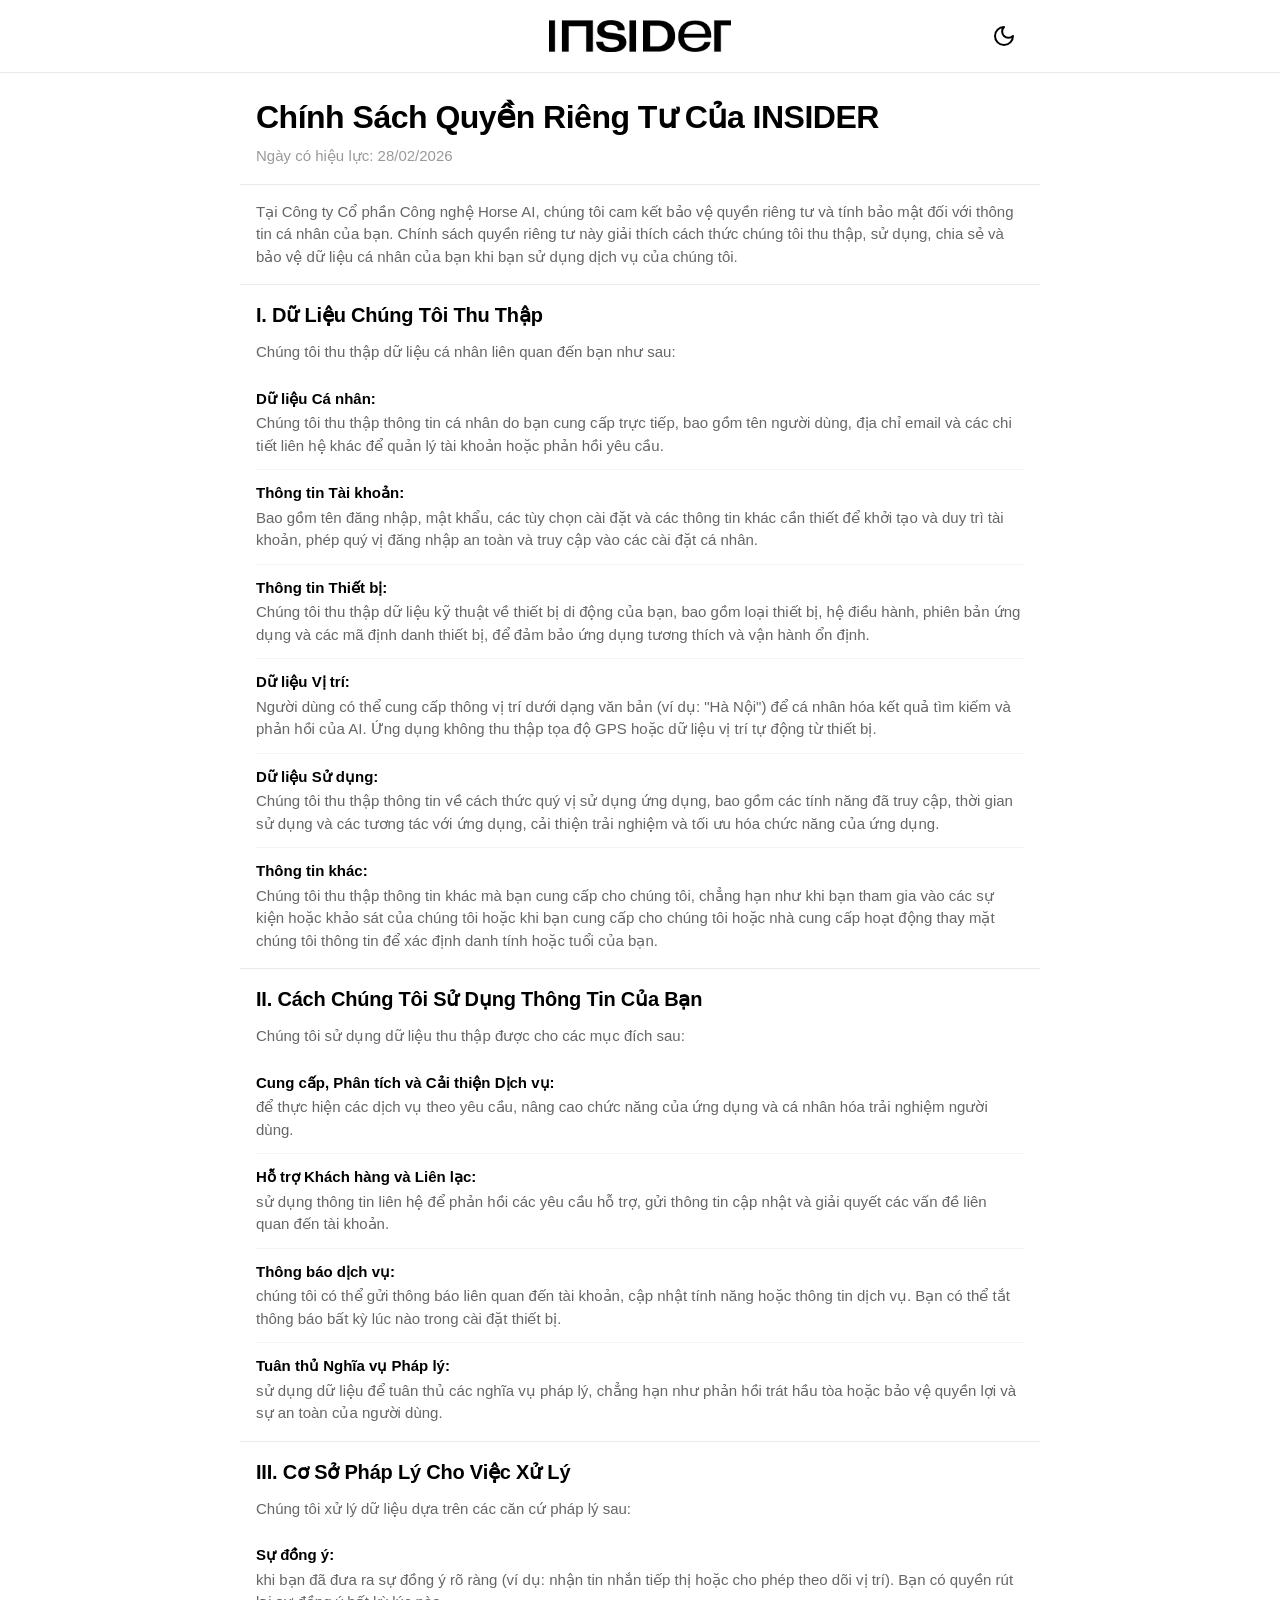
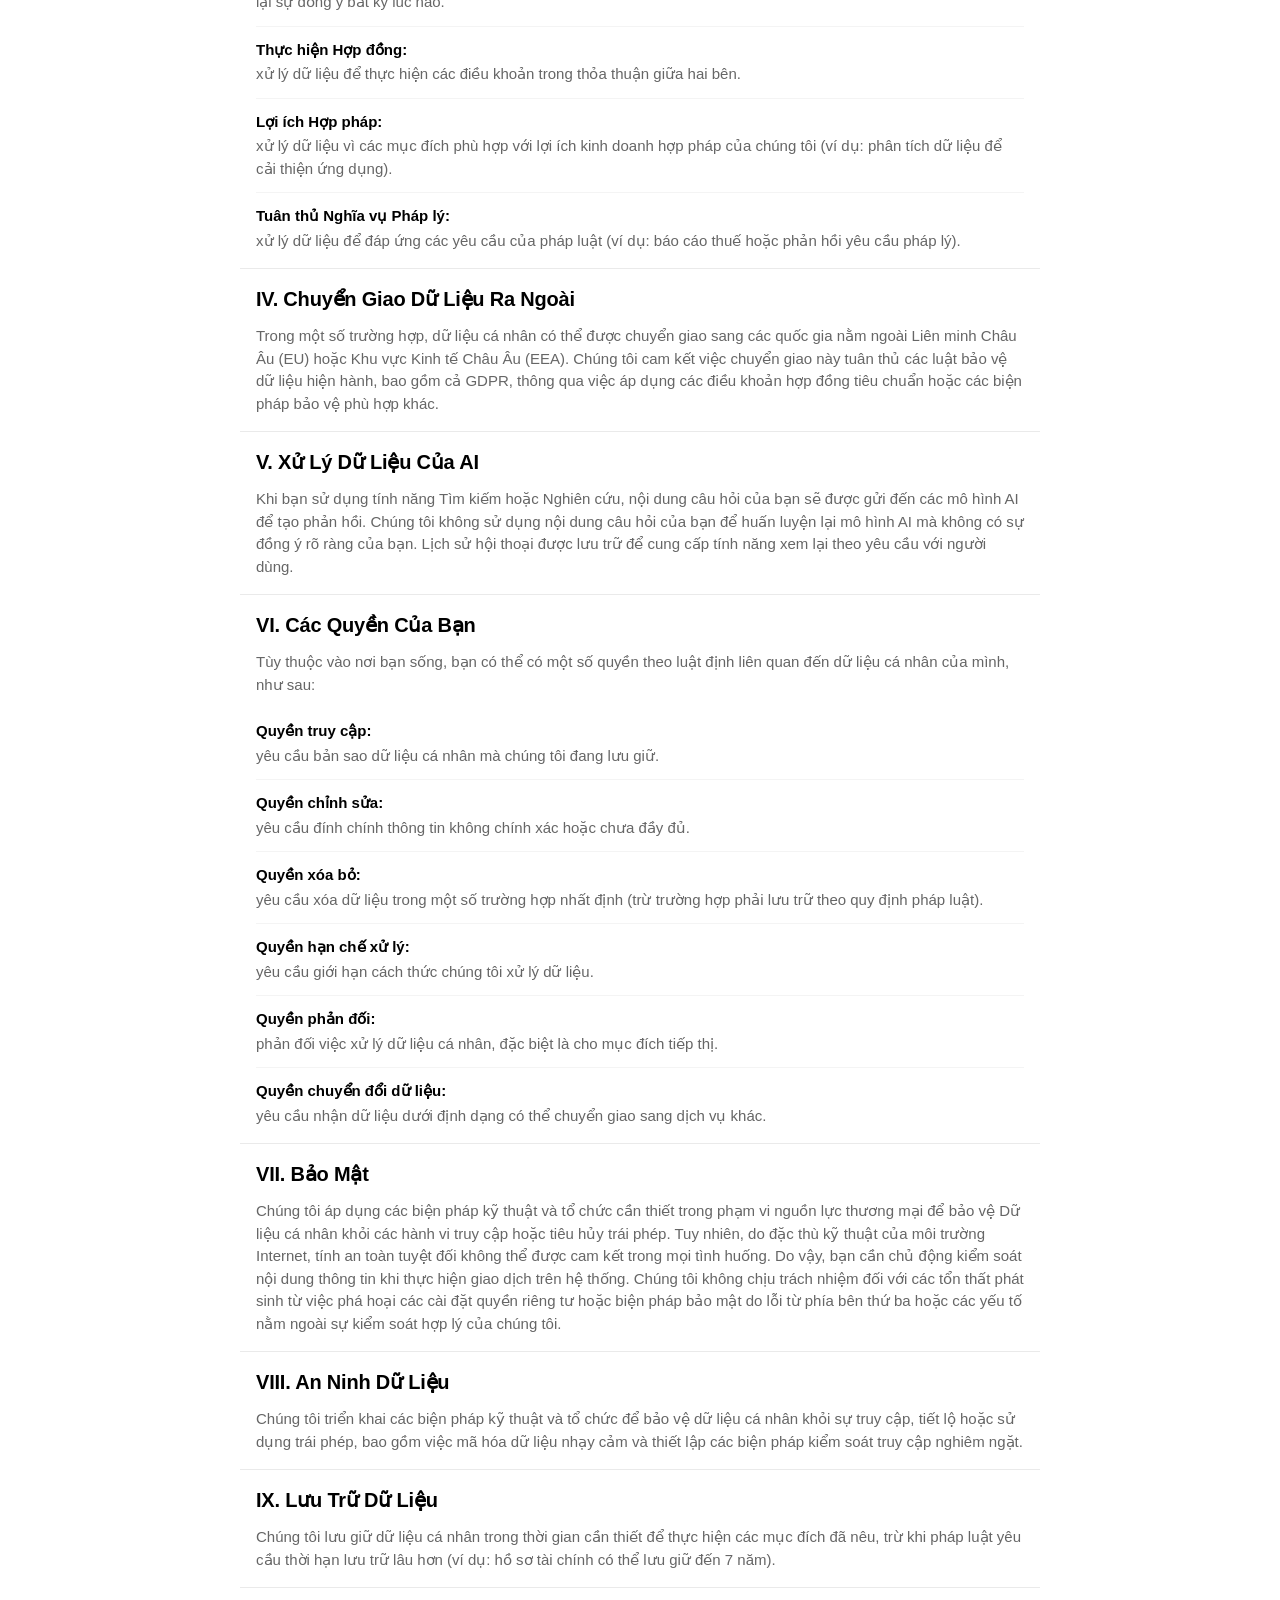
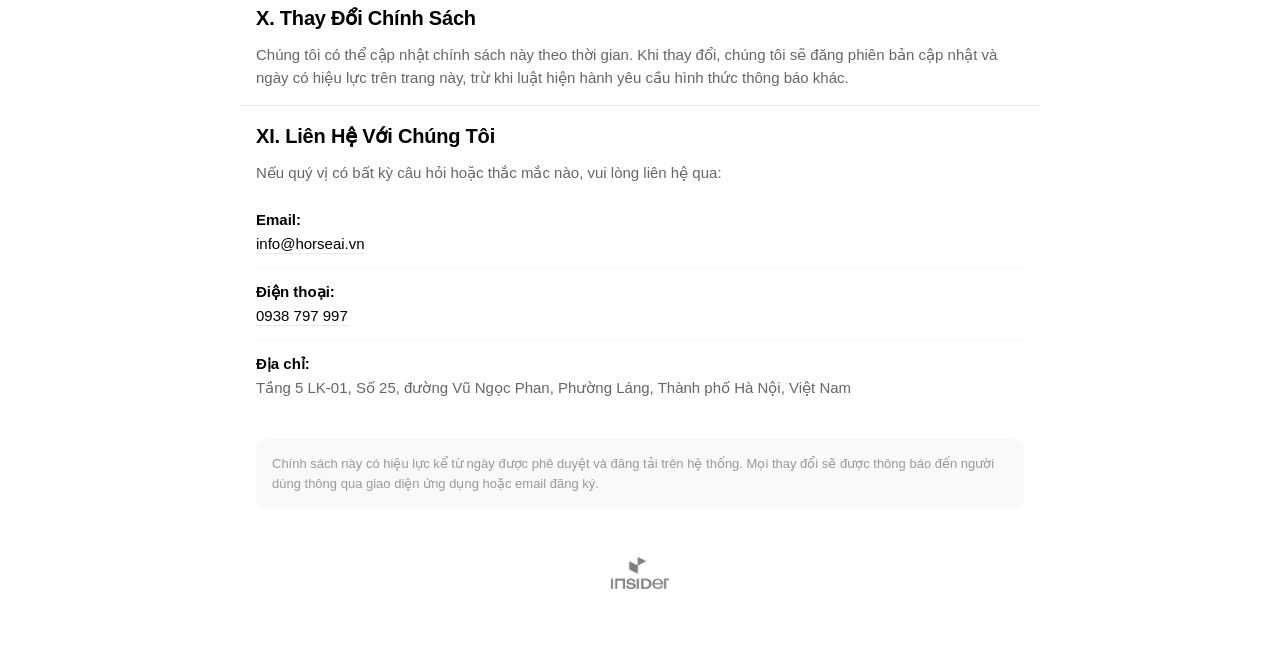
==== index.html @ 540820ee "initial commit" ====
<!DOCTYPE html>
<html lang="vi" data-theme="dark">

<head>
    <meta charset="UTF-8">
    <meta name="viewport" content="width=device-width, initial-scale=1.0">
    <title>Chính sách Quyền riêng tư | INSIDER</title>
    <link rel="stylesheet" href="styles.css">
    <link rel="preconnect" href="https://fonts.googleapis.com">
    <link rel="preconnect" href="https://fonts.gstatic.com" crossorigin>
    <!-- We will use inter/outfit as a fallback if SF Pro is not available, but primarily rely on system fonts to trigger SF Pro on Apple devices -->
</head>

<body>
    <div class="app-container">
        <!-- App Bar / Header -->
        <header class="app-bar">
            <div class="header-content">
                <div class="logo">
                    <!-- Theme-aware WORDMARK logos for the top bar -->
                    <img src="images/light-WORDMARK.png" alt="INSIDER Logo" class="logo-img light-logo">
                    <img src="images/dark-WORD MARK.png" alt="INSIDER Logo" class="logo-img dark-logo">
                </div>
                <button id="theme-toggle" class="icon-button" aria-label="Toggle theme">
                    <svg class="sun-icon" xmlns="http://www.w3.org/2000/svg" width="24" height="24" viewBox="0 0 24 24"
                        fill="none" stroke="currentColor" stroke-width="2" stroke-linecap="round"
                        stroke-linejoin="round">
                        <circle cx="12" cy="12" r="4" />
                        <path d="M12 2v2" />
                        <path d="M12 20v2" />
                        <path d="m4.93 4.93 1.41 1.41" />
                        <path d="m17.66 17.66 1.41 1.41" />
                        <path d="M2 12h2" />
                        <path d="M20 12h2" />
                        <path d="m6.34 17.66-1.41 1.41" />
                        <path d="m19.07 4.93-1.41 1.41" />
                    </svg>
                    <svg class="moon-icon" xmlns="http://www.w3.org/2000/svg" width="24" height="24" viewBox="0 0 24 24"
                        fill="none" stroke="currentColor" stroke-width="2" stroke-linecap="round"
                        stroke-linejoin="round">
                        <path d="M12 3a6 6 0 0 0 9 9 9 9 0 1 1-9-9Z" />
                    </svg>
                </button>
            </div>
        </header>

        <!-- Main Content Area -->
        <main class="content-wrapper">
            <div class="page-header">
                <h1 class="display-title">Chính Sách Quyền Riêng Tư Của INSIDER</h1>
                <p class="effective-date">Ngày có hiệu lực: 28/02/2026</p>
            </div>

            <div class="doc-body">
                <p class="intro-text">Tại Công ty Cổ phần Công nghệ Horse AI, chúng tôi cam kết bảo vệ quyền riêng tư và
                    tính bảo mật đối với thông tin cá nhân của bạn. Chính sách quyền riêng tư này giải thích cách thức
                    chúng tôi thu thập, sử dụng, chia sẻ và bảo vệ dữ liệu cá nhân của bạn khi bạn sử dụng dịch vụ của
                    chúng tôi.</p>

                <section class="doc-section" id="section-1">
                    <h2>I. Dữ Liệu Chúng Tôi Thu Thập</h2>
                    <p>Chúng tôi thu thập dữ liệu cá nhân liên quan đến bạn như sau:</p>
                    <ul class="styled-list">
                        <li>
                            <div class="list-content"><strong>Dữ liệu Cá nhân:</strong> Chúng tôi thu thập thông tin cá
                                nhân do bạn cung cấp trực tiếp, bao gồm tên người dùng, địa chỉ email và các chi tiết
                                liên hệ khác để quản lý tài khoản hoặc phản hồi yêu cầu.</div>
                        </li>
                        <li>
                            <div class="list-content"><strong>Thông tin Tài khoản:</strong> Bao gồm tên đăng nhập, mật
                                khẩu, các tùy chọn cài đặt và các thông tin khác cần thiết để khởi tạo và duy trì tài
                                khoản, phép quý vị đăng nhập an toàn và truy cập vào các cài đặt cá nhân.</div>
                        </li>
                        <li>
                            <div class="list-content"><strong>Thông tin Thiết bị:</strong> Chúng tôi thu thập dữ liệu kỹ
                                thuật về thiết bị di động của bạn, bao gồm loại thiết bị, hệ điều hành, phiên bản ứng
                                dụng và các mã định danh thiết bị, để đảm bảo ứng dụng tương thích và vận hành ổn định.
                            </div>
                        </li>
                        <li>
                            <div class="list-content"><strong>Dữ liệu Vị trí:</strong> Người dùng có thể cung cấp thông
                                vị trí dưới dạng văn bản (ví dụ: "Hà Nội") để cá nhân hóa kết quả tìm kiếm và phản hồi
                                của AI. Ứng dụng không thu thập tọa độ GPS hoặc dữ liệu vị trí tự động từ thiết bị.
                            </div>
                        </li>
                        <li>
                            <div class="list-content"><strong>Dữ liệu Sử dụng:</strong> Chúng tôi thu thập thông tin về
                                cách thức quý vị sử dụng ứng dụng, bao gồm các tính năng đã truy cập, thời gian sử dụng
                                và các tương tác với ứng dụng, cải thiện trải nghiệm và tối ưu hóa chức năng của ứng
                                dụng.</div>
                        </li>
                        <li>
                            <div class="list-content"><strong>Thông tin khác:</strong> Chúng tôi thu thập thông tin khác
                                mà bạn cung cấp cho chúng tôi, chẳng hạn như khi bạn tham gia vào các sự kiện hoặc khảo
                                sát của chúng tôi hoặc khi bạn cung cấp cho chúng tôi hoặc nhà cung cấp hoạt động thay
                                mặt chúng tôi thông tin để xác định danh tính hoặc tuổi của bạn.</div>
                        </li>
                    </ul>
                </section>

                <section class="doc-section" id="section-2">
                    <h2>II. Cách Chúng Tôi Sử Dụng Thông Tin Của Bạn</h2>
                    <p>Chúng tôi sử dụng dữ liệu thu thập được cho các mục đích sau:</p>
                    <ul class="styled-list">
                        <li>
                            <div class="list-content"><strong>Cung cấp, Phân tích và Cải thiện Dịch vụ:</strong> để thực
                                hiện các dịch vụ theo yêu cầu, nâng cao chức năng của ứng dụng và cá nhân hóa trải
                                nghiệm người dùng.</div>
                        </li>
                        <li>
                            <div class="list-content"><strong>Hỗ trợ Khách hàng và Liên lạc:</strong> sử dụng thông tin
                                liên hệ để phản hồi các yêu cầu hỗ trợ, gửi thông tin cập nhật và giải quyết các vấn đề
                                liên quan đến tài khoản.</div>
                        </li>
                        <li>
                            <div class="list-content"><strong>Thông báo dịch vụ:</strong> chúng tôi có thể gửi thông báo
                                liên quan đến tài khoản, cập nhật tính năng hoặc thông tin dịch vụ. Bạn có thể tắt thông
                                báo bất kỳ lúc nào trong cài đặt thiết bị.</div>
                        </li>
                        <li>
                            <div class="list-content"><strong>Tuân thủ Nghĩa vụ Pháp lý:</strong> sử dụng dữ liệu để
                                tuân thủ các nghĩa vụ pháp lý, chẳng hạn như phản hồi trát hầu tòa hoặc bảo vệ quyền lợi
                                và sự an toàn của người dùng.</div>
                        </li>
                    </ul>
                </section>

                <section class="doc-section" id="section-3">
                    <h2>III. Cơ Sở Pháp Lý Cho Việc Xử Lý</h2>
                    <p>Chúng tôi xử lý dữ liệu dựa trên các căn cứ pháp lý sau:</p>
                    <ul class="styled-list">
                        <li>
                            <div class="list-content"><strong>Sự đồng ý:</strong> khi bạn đã đưa ra sự đồng ý rõ ràng
                                (ví dụ: nhận tin nhắn tiếp thị hoặc cho phép theo dõi vị trí). Bạn có quyền rút lại sự
                                đồng ý bất kỳ lúc nào.</div>
                        </li>
                        <li>
                            <div class="list-content"><strong>Thực hiện Hợp đồng:</strong> xử lý dữ liệu để thực hiện
                                các điều khoản trong thỏa thuận giữa hai bên.</div>
                        </li>
                        <li>
                            <div class="list-content"><strong>Lợi ích Hợp pháp:</strong> xử lý dữ liệu vì các mục đích
                                phù hợp với lợi ích kinh doanh hợp pháp của chúng tôi (ví dụ: phân tích dữ liệu để cải
                                thiện ứng dụng).</div>
                        </li>
                        <li>
                            <div class="list-content"><strong>Tuân thủ Nghĩa vụ Pháp lý:</strong> xử lý dữ liệu để đáp
                                ứng các yêu cầu của pháp luật (ví dụ: báo cáo thuế hoặc phản hồi yêu cầu pháp lý).</div>
                        </li>
                    </ul>
                </section>

                <section class="doc-section" id="section-4">
                    <h2>IV. Chuyển Giao Dữ Liệu Ra Ngoài</h2>
                    <p>Trong một số trường hợp, dữ liệu cá nhân có thể được chuyển giao sang các quốc gia nằm ngoài Liên
                        minh Châu Âu (EU) hoặc Khu vực Kinh tế Châu Âu (EEA). Chúng tôi cam kết việc chuyển giao này
                        tuân thủ các luật bảo vệ dữ liệu hiện hành, bao gồm cả GDPR, thông qua việc áp dụng các điều
                        khoản hợp đồng tiêu chuẩn hoặc các biện pháp bảo vệ phù hợp khác.</p>
                </section>

                <section class="doc-section" id="section-5">
                    <h2>V. Xử Lý Dữ Liệu Của AI</h2>
                    <p>Khi bạn sử dụng tính năng Tìm kiếm hoặc Nghiên cứu, nội dung câu hỏi của bạn sẽ được gửi đến các
                        mô hình AI để tạo phản hồi. Chúng tôi không sử dụng nội dung câu hỏi của bạn để huấn luyện lại
                        mô hình AI mà không có sự đồng ý rõ ràng của bạn. Lịch sử hội thoại được lưu trữ để cung cấp
                        tính năng xem lại theo yêu cầu với người dùng.</p>
                </section>

                <section class="doc-section" id="section-6">
                    <h2>VI. Các Quyền Của Bạn</h2>
                    <p>Tùy thuộc vào nơi bạn sống, bạn có thể có một số quyền theo luật định liên quan đến dữ liệu cá
                        nhân của mình, như sau:</p>
                    <ul class="styled-list">
                        <li>
                            <div class="list-content"><strong>Quyền truy cập:</strong> yêu cầu bản sao dữ liệu cá nhân
                                mà chúng tôi đang lưu giữ.</div>
                        </li>
                        <li>
                            <div class="list-content"><strong>Quyền chỉnh sửa:</strong> yêu cầu đính chính thông tin
                                không chính xác hoặc chưa đầy đủ.</div>
                        </li>
                        <li>
                            <div class="list-content"><strong>Quyền xóa bỏ:</strong> yêu cầu xóa dữ liệu trong một số
                                trường hợp nhất định (trừ trường hợp phải lưu trữ theo quy định pháp luật).</div>
                        </li>
                        <li>
                            <div class="list-content"><strong>Quyền hạn chế xử lý:</strong> yêu cầu giới hạn cách thức
                                chúng tôi xử lý dữ liệu.</div>
                        </li>
                        <li>
                            <div class="list-content"><strong>Quyền phản đối:</strong> phản đối việc xử lý dữ liệu cá
                                nhân, đặc biệt là cho mục đích tiếp thị.</div>
                        </li>
                        <li>
                            <div class="list-content"><strong>Quyền chuyển đổi dữ liệu:</strong> yêu cầu nhận dữ liệu
                                dưới định dạng có thể chuyển giao sang dịch vụ khác.</div>
                        </li>
                    </ul>
                </section>

                <section class="doc-section" id="section-7">
                    <h2>VII. Bảo Mật</h2>
                    <p>Chúng tôi áp dụng các biện pháp kỹ thuật và tổ chức cần thiết trong phạm vi nguồn lực thương mại
                        để bảo vệ Dữ liệu cá nhân khỏi các hành vi truy cập hoặc tiêu hủy trái phép. Tuy nhiên, do đặc
                        thù kỹ thuật của môi trường Internet, tính an toàn tuyệt đối không thể được cam kết trong mọi
                        tình huống. Do vậy, bạn cần chủ động kiểm soát nội dung thông tin khi thực hiện giao dịch trên
                        hệ thống. Chúng tôi không chịu trách nhiệm đối với các tổn thất phát sinh từ việc phá hoại các
                        cài đặt quyền riêng tư hoặc biện pháp bảo mật do lỗi từ phía bên thứ ba hoặc các yếu tố nằm
                        ngoài sự kiểm soát hợp lý của chúng tôi.</p>
                </section>

                <section class="doc-section" id="section-8">
                    <h2>VIII. An Ninh Dữ Liệu</h2>
                    <p>Chúng tôi triển khai các biện pháp kỹ thuật và tổ chức để bảo vệ dữ liệu cá nhân khỏi sự truy
                        cập, tiết lộ hoặc sử dụng trái phép, bao gồm việc mã hóa dữ liệu nhạy cảm và thiết lập các biện
                        pháp kiểm soát truy cập nghiêm ngặt.</p>
                </section>

                <section class="doc-section" id="section-9">
                    <h2>IX. Lưu Trữ Dữ Liệu</h2>
                    <p>Chúng tôi lưu giữ dữ liệu cá nhân trong thời gian cần thiết để thực hiện các mục đích đã nêu, trừ
                        khi pháp luật yêu cầu thời hạn lưu trữ lâu hơn (ví dụ: hồ sơ tài chính có thể lưu giữ đến 7
                        năm).</p>
                </section>

                <section class="doc-section" id="section-10">
                    <h2>X. Thay Đổi Chính Sách</h2>
                    <p>Chúng tôi có thể cập nhật chính sách này theo thời gian. Khi thay đổi, chúng tôi sẽ đăng phiên
                        bản cập nhật và ngày có hiệu lực trên trang này, trừ khi luật hiện hành yêu cầu hình thức thông
                        báo khác.</p>
                </section>

                <section class="doc-section" id="section-11">
                    <h2>XI. Liên Hệ Với Chúng Tôi</h2>
                    <p>Nếu quý vị có bất kỳ câu hỏi hoặc thắc mắc nào, vui lòng liên hệ qua:</p>
                    <ul class="styled-list">
                        <li>
                            <div class="list-content"><strong>Email:</strong> <a href="mailto:info@horseai.vn"
                                    class="accent-link">info@horseai.vn</a></div>
                        </li>
                        <li>
                            <div class="list-content"><strong>Điện thoại:</strong> <a href="tel:0938797997"
                                    class="accent-link">0938 797 997</a></div>
                        </li>
                        <li>
                            <div class="list-content"><strong>Địa chỉ:</strong> Tầng 5 LK-01, Số 25, đường Vũ Ngọc Phan,
                                Phường Láng, Thành phố Hà Nội, Việt Nam</div>
                        </li>
                    </ul>
                    <br>
                    <div class="footer-note">
                        <p>Chính sách này có hiệu lực kể từ ngày được phê duyệt và đăng tải trên hệ thống. Mọi thay đổi
                            sẽ được thông báo đến người dùng thông qua giao diện ứng dụng hoặc email đăng ký.</p>
                    </div>
                </section>

            </div>

            <div class="bottom-branding">
                <img src="images/light-ve.png" alt="INSIDER Logo" class="logo-img-small light-logo">
                <img src="images/dark-ve.png" alt="INSIDER Logo" class="logo-img-small dark-logo">
            </div>
        </main>
    </div>
    <script src="script.js"></script>
</body>

</html>
---- styles.css ----
/* 
 * App Design System Tokens 
 * Refined based on app screenshots: extremely clean, high contrast, monochrome, flat.
 */

:root {
    /* Base Typography configuration for Apple/System default to hit SF Pro */
    --font-family-base: -apple-system, BlinkMacSystemFont, "SF Pro Display", "Segoe UI", Roboto, Helvetica, Arial, sans-serif, "Apple Color Emoji", "Segoe UI Emoji", "Segoe UI Symbol";

    /* Fluid typography scales based on 4px grid */
    --text-display: clamp(24px, 5vw, 32px);
    --text-heading: clamp(16px, 3vw, 20px);
    --text-body: clamp(14px, 2vw, 15px);

    /* Spacing (4px grid system) */
    --space-1: 4px;
    --space-2: 8px;
    --space-3: 12px;
    --space-4: 16px;
    --space-5: 20px;
    --space-6: 24px;
    --space-8: 32px;
    --space-10: 40px;
    --space-12: 48px;
    --space-16: 64px;

    /* Transitions */
    --transition-fast: 0.15s cubic-bezier(0.4, 0, 0.2, 1);
    --transition-normal: 0.3s cubic-bezier(0.4, 0, 0.2, 1);
}

/* Dark Mode Tokens (Pitch black vibe) */
[data-theme="dark"] {
    --bg-root: #000000;
    --bg-elevated: #111111;
    --bg-hover: #1A1A1A;

    --text-primary: #FFFFFF;
    --text-secondary: #BBBBBB;
    --text-tertiary: #888888;

    --border-color: #222222;
    --border-subtle: #181818;

    color-scheme: dark;
}

/* Light Mode Tokens (Pure white vibe) */
[data-theme="light"] {
    --bg-root: #FFFFFF;
    --bg-elevated: #F9F9F9;
    --bg-hover: #F0F0F0;

    --text-primary: #000000;
    --text-secondary: #666666;
    --text-tertiary: #999999;

    --border-color: #EAEAEA;
    --border-subtle: #F4F4F4;

    color-scheme: light;
}

/* Reset & Base Styles */
* {
    margin: 0;
    padding: 0;
    box-sizing: border-box;
    -webkit-font-smoothing: antialiased;
    -moz-osx-font-smoothing: grayscale;
}

body {
    font-family: var(--font-family-base);
    background-color: var(--bg-root);
    color: var(--text-primary);
    line-height: 1.5;
    font-size: var(--text-body);
    font-weight: 400;
    letter-spacing: 0;
    transition: background-color var(--transition-normal), color var(--transition-normal);
    overflow-x: hidden;
    min-height: 100vh;
}

.app-container {
    display: flex;
    flex-direction: column;
    min-height: 100vh;
}

/* App Bar / Header exactly like the app: minimal, centered logo or left aligned */
.app-bar {
    position: sticky;
    top: 0;
    z-index: 100;
    background-color: rgba(var(--bg-root-rgb), 0.95);
    /* We need RGB format for strict backdrop alpha if we want it, but fallback to root */
    backdrop-filter: blur(20px);
    -webkit-backdrop-filter: blur(20px);
    transition: background-color var(--transition-normal), border-color var(--transition-normal);
    padding: var(--space-3) var(--space-4);
    /* Tight padding as seen in app headings */
}

[data-theme="dark"] .app-bar {
    background-color: rgba(0, 0, 0, 0.85);
    border-bottom: 0.5px solid var(--border-color);
    /* App screens show subtle separators */
}

[data-theme="light"] .app-bar {
    background-color: rgba(255, 255, 255, 0.85);
    border-bottom: 0.5px solid var(--border-color);
}

.header-content {
    max-width: 800px;
    margin: 0 auto;
    display: flex;
    justify-content: center;
    /* Centered like the iPhone app header */
    align-items: center;
    height: 48px;
    position: relative;
    /* For absolute positioning of the theme toggle if needed */
}

.logo {
    display: flex;
    align-items: center;
    justify-content: center;
}

.logo-img {
    height: 32px;
    /* Increased from 24px */
    width: auto;
    display: block;
}

.logo-img-small {
    height: 32px;
    /* Increased from 16px */
    opacity: 0.5;
    transition: opacity var(--transition-fast);
}

.logo-img-small:hover {
    opacity: 1;
}

/* Theme Toggle SVG Logic for Images */
[data-theme="dark"] .light-logo {
    display: none;
}

[data-theme="light"] .dark-logo {
    display: none;
}

[data-theme="dark"] .moon-icon {
    display: none;
}

[data-theme="light"] .sun-icon {
    display: none;
}

/* Icon Buttons */
.icon-button {
    position: absolute;
    right: var(--space-4);
    /* Align with header padding */
    background: transparent;
    border: none;
    color: var(--text-primary);
    cursor: pointer;
    width: 40px;
    height: 40px;
    border-radius: 999px;
    display: flex;
    align-items: center;
    justify-content: center;
    transition: background-color var(--transition-fast), color var(--transition-fast), transform var(--transition-fast);
}

.icon-button:hover {
    background-color: var(--bg-hover);
}

.icon-button:active {
    transform: scale(0.95);
}

/* Main Content Wrapper - Edge to Edge */
.content-wrapper {
    flex: 1;
    width: 100%;
    max-width: 800px;
    margin: 0 auto;
    padding: 0;
    /* Remove padding here to allow edge-to-edge list items */
    padding-bottom: var(--space-16);
    display: flex;
    flex-direction: column;
}

.page-header {
    padding: var(--space-6) var(--space-4) var(--space-4);
    border-bottom: 0.5px solid var(--border-color);
}

.display-title {
    font-size: var(--text-display);
    font-weight: 700;
    letter-spacing: -0.5px;
    line-height: 1.25;
    margin-bottom: var(--space-2);
    color: var(--text-primary);
}

.effective-date {
    font-size: var(--text-body);
    font-weight: 400;
    color: var(--text-tertiary);
}

/* Text Content - Padding only on content elements to feel flat */
.doc-body {
    display: flex;
    flex-direction: column;
}

.intro-text {
    padding: var(--space-4) var(--space-4);
    font-size: var(--text-body);
    color: var(--text-secondary);
    margin-bottom: 0;
    border-bottom: 0.5px solid var(--border-color);
}

/* Typography styles within the doc */
.doc-section {
    padding: var(--space-4) var(--space-4);
    border-bottom: 0.5px solid var(--border-color);
}

.doc-section:last-child {
    border-bottom: none;
}

.doc-section h2 {
    font-size: var(--text-heading);
    font-weight: 600;
    letter-spacing: -0.2px;
    line-height: 1.4;
    color: var(--text-primary);
    margin-bottom: var(--space-3);
    /* No blue pipe gradient, just pure text like the screenshots */
}

.doc-section p {
    color: var(--text-secondary);
    margin-bottom: var(--space-3);
    font-size: var(--text-body);
}

.doc-section p:last-child {
    margin-bottom: 0;
}

/* Styled Lists - Flat, similar to thread items in the app */
.styled-list {
    list-style: none;
    /* Removed the blue bullets */
    display: flex;
    flex-direction: column;
}

.styled-list li {
    padding: var(--space-3) 0;
    /* Removed backgrounds & radius for edge-to-edge feel */
    border-bottom: 0.5px solid var(--border-subtle);
}

.styled-list li:last-child {
    border-bottom: none;
    padding-bottom: 0;
}

.list-content {
    color: var(--text-secondary);
    font-size: var(--text-body);
    line-height: 1.5;
}

.list-content strong {
    color: var(--text-primary);
    font-weight: 600;
    display: block;
    /* Make titles distinct like message senders */
    margin-bottom: 2px;
}

/* Links */
.accent-link {
    color: var(--text-primary);
    text-decoration: underline;
    text-decoration-color: var(--border-color);
    text-underline-offset: 4px;
    font-weight: 500;
    transition: color var(--transition-fast), text-decoration-color var(--transition-fast);
}

.accent-link:hover {
    color: var(--text-secondary);
    text-decoration-color: var(--text-secondary);
}

.footer-note {
    margin-top: var(--space-4);
    padding: var(--space-4);
    background-color: var(--bg-elevated);
    border-radius: 12px;
    text-align: left;
}

.footer-note p {
    margin-bottom: 0;
    font-size: 13px;
    color: var(--text-tertiary);
}

.bottom-branding {
    display: flex;
    justify-content: center;
    padding-top: var(--space-8);
}
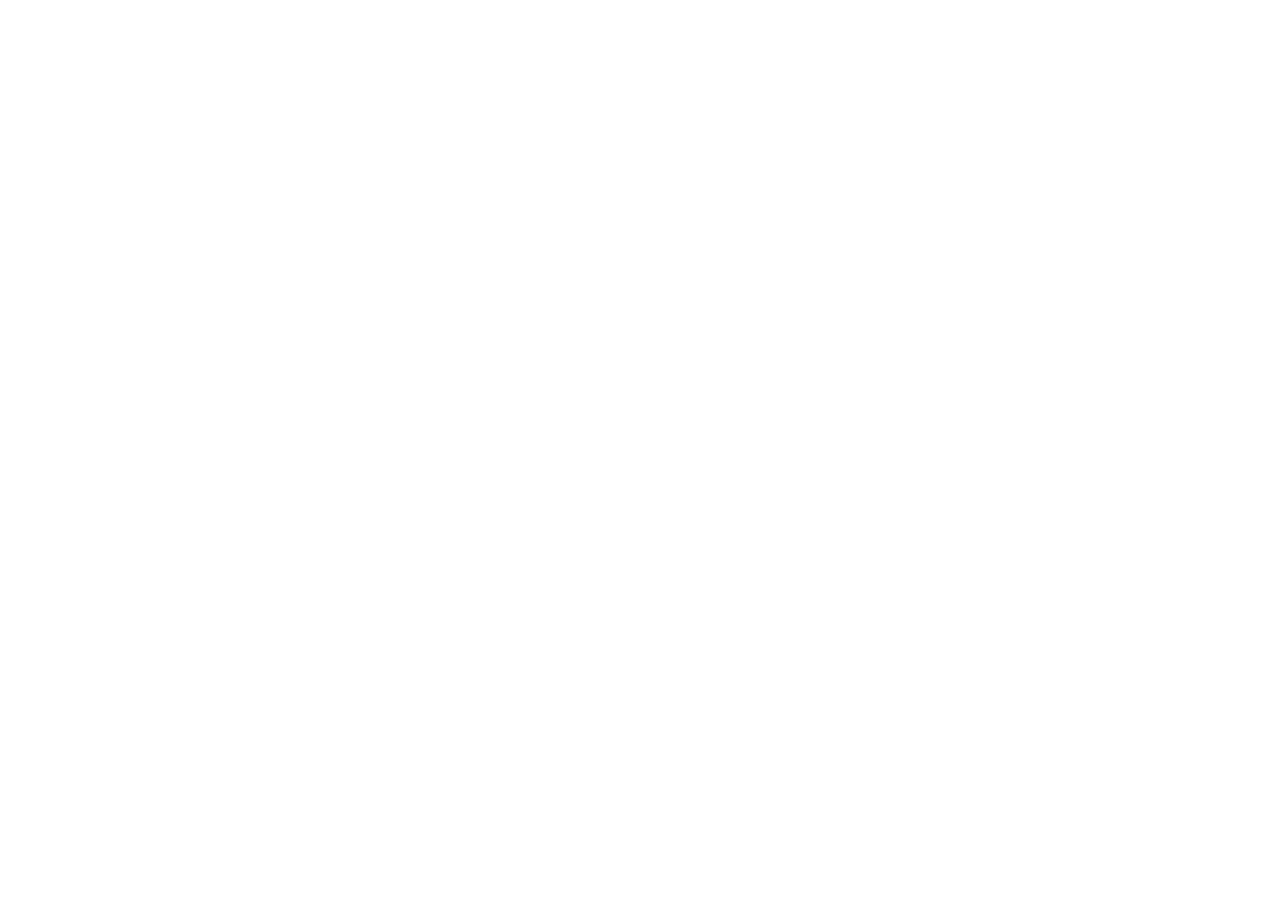
==== commit 058fb380: "fix: routing" ====
--- a/index.html
+++ b/index.html
@@ -1,268 +1,33 @@
 <!DOCTYPE html>
-<html lang="vi" data-theme="dark">
+<html lang="vi">
 
 <head>
     <meta charset="UTF-8">
     <meta name="viewport" content="width=device-width, initial-scale=1.0">
-    <title>Chính sách Quyền riêng tư | INSIDER</title>
-    <link rel="stylesheet" href="styles.css">
-    <link rel="preconnect" href="https://fonts.googleapis.com">
-    <link rel="preconnect" href="https://fonts.gstatic.com" crossorigin>
-    <!-- We will use inter/outfit as a fallback if SF Pro is not available, but primarily rely on system fonts to trigger SF Pro on Apple devices -->
+    <title>Đang chuyển hướng | INSIDER</title>
+    <meta http-equiv="refresh" content="0; url=http://insider.horseai.io/">
+    <style>
+        body {
+            font-family: -apple-system, BlinkMacSystemFont, "Segoe UI", Roboto, Helvetica, Arial, sans-serif;
+            display: flex;
+            justify-content: center;
+            align-items: center;
+            height: 100vh;
+            margin: 0;
+            background-color: #000;
+            color: #fff;
+        }
+
+        a {
+            color: #0A84FF;
+            text-decoration: none;
+        }
+    </style>
 </head>
 
 <body>
-    <div class="app-container">
-        <!-- App Bar / Header -->
-        <header class="app-bar">
-            <div class="header-content">
-                <div class="logo">
-                    <!-- Theme-aware WORDMARK logos for the top bar -->
-                    <img src="images/light-WORDMARK.png" alt="INSIDER Logo" class="logo-img light-logo">
-                    <img src="images/dark-WORD MARK.png" alt="INSIDER Logo" class="logo-img dark-logo">
-                </div>
-                <button id="theme-toggle" class="icon-button" aria-label="Toggle theme">
-                    <svg class="sun-icon" xmlns="http://www.w3.org/2000/svg" width="24" height="24" viewBox="0 0 24 24"
-                        fill="none" stroke="currentColor" stroke-width="2" stroke-linecap="round"
-                        stroke-linejoin="round">
-                        <circle cx="12" cy="12" r="4" />
-                        <path d="M12 2v2" />
-                        <path d="M12 20v2" />
-                        <path d="m4.93 4.93 1.41 1.41" />
-                        <path d="m17.66 17.66 1.41 1.41" />
-                        <path d="M2 12h2" />
-                        <path d="M20 12h2" />
-                        <path d="m6.34 17.66-1.41 1.41" />
-                        <path d="m19.07 4.93-1.41 1.41" />
-                    </svg>
-                    <svg class="moon-icon" xmlns="http://www.w3.org/2000/svg" width="24" height="24" viewBox="0 0 24 24"
-                        fill="none" stroke="currentColor" stroke-width="2" stroke-linecap="round"
-                        stroke-linejoin="round">
-                        <path d="M12 3a6 6 0 0 0 9 9 9 9 0 1 1-9-9Z" />
-                    </svg>
-                </button>
-            </div>
-        </header>
-
-        <!-- Main Content Area -->
-        <main class="content-wrapper">
-            <div class="page-header">
-                <h1 class="display-title">Chính Sách Quyền Riêng Tư Của INSIDER</h1>
-                <p class="effective-date">Ngày có hiệu lực: 28/02/2026</p>
-            </div>
-
-            <div class="doc-body">
-                <p class="intro-text">Tại Công ty Cổ phần Công nghệ Horse AI, chúng tôi cam kết bảo vệ quyền riêng tư và
-                    tính bảo mật đối với thông tin cá nhân của bạn. Chính sách quyền riêng tư này giải thích cách thức
-                    chúng tôi thu thập, sử dụng, chia sẻ và bảo vệ dữ liệu cá nhân của bạn khi bạn sử dụng dịch vụ của
-                    chúng tôi.</p>
-
-                <section class="doc-section" id="section-1">
-                    <h2>I. Dữ Liệu Chúng Tôi Thu Thập</h2>
-                    <p>Chúng tôi thu thập dữ liệu cá nhân liên quan đến bạn như sau:</p>
-                    <ul class="styled-list">
-                        <li>
-                            <div class="list-content"><strong>Dữ liệu Cá nhân:</strong> Chúng tôi thu thập thông tin cá
-                                nhân do bạn cung cấp trực tiếp, bao gồm tên người dùng, địa chỉ email và các chi tiết
-                                liên hệ khác để quản lý tài khoản hoặc phản hồi yêu cầu.</div>
-                        </li>
-                        <li>
-                            <div class="list-content"><strong>Thông tin Tài khoản:</strong> Bao gồm tên đăng nhập, mật
-                                khẩu, các tùy chọn cài đặt và các thông tin khác cần thiết để khởi tạo và duy trì tài
-                                khoản, phép quý vị đăng nhập an toàn và truy cập vào các cài đặt cá nhân.</div>
-                        </li>
-                        <li>
-                            <div class="list-content"><strong>Thông tin Thiết bị:</strong> Chúng tôi thu thập dữ liệu kỹ
-                                thuật về thiết bị di động của bạn, bao gồm loại thiết bị, hệ điều hành, phiên bản ứng
-                                dụng và các mã định danh thiết bị, để đảm bảo ứng dụng tương thích và vận hành ổn định.
-                            </div>
-                        </li>
-                        <li>
-                            <div class="list-content"><strong>Dữ liệu Vị trí:</strong> Người dùng có thể cung cấp thông
-                                vị trí dưới dạng văn bản (ví dụ: "Hà Nội") để cá nhân hóa kết quả tìm kiếm và phản hồi
-                                của AI. Ứng dụng không thu thập tọa độ GPS hoặc dữ liệu vị trí tự động từ thiết bị.
-                            </div>
-                        </li>
-                        <li>
-                            <div class="list-content"><strong>Dữ liệu Sử dụng:</strong> Chúng tôi thu thập thông tin về
-                                cách thức quý vị sử dụng ứng dụng, bao gồm các tính năng đã truy cập, thời gian sử dụng
-                                và các tương tác với ứng dụng, cải thiện trải nghiệm và tối ưu hóa chức năng của ứng
-                                dụng.</div>
-                        </li>
-                        <li>
-                            <div class="list-content"><strong>Thông tin khác:</strong> Chúng tôi thu thập thông tin khác
-                                mà bạn cung cấp cho chúng tôi, chẳng hạn như khi bạn tham gia vào các sự kiện hoặc khảo
-                                sát của chúng tôi hoặc khi bạn cung cấp cho chúng tôi hoặc nhà cung cấp hoạt động thay
-                                mặt chúng tôi thông tin để xác định danh tính hoặc tuổi của bạn.</div>
-                        </li>
-                    </ul>
-                </section>
-
-                <section class="doc-section" id="section-2">
-                    <h2>II. Cách Chúng Tôi Sử Dụng Thông Tin Của Bạn</h2>
-                    <p>Chúng tôi sử dụng dữ liệu thu thập được cho các mục đích sau:</p>
-                    <ul class="styled-list">
-                        <li>
-                            <div class="list-content"><strong>Cung cấp, Phân tích và Cải thiện Dịch vụ:</strong> để thực
-                                hiện các dịch vụ theo yêu cầu, nâng cao chức năng của ứng dụng và cá nhân hóa trải
-                                nghiệm người dùng.</div>
-                        </li>
-                        <li>
-                            <div class="list-content"><strong>Hỗ trợ Khách hàng và Liên lạc:</strong> sử dụng thông tin
-                                liên hệ để phản hồi các yêu cầu hỗ trợ, gửi thông tin cập nhật và giải quyết các vấn đề
-                                liên quan đến tài khoản.</div>
-                        </li>
-                        <li>
-                            <div class="list-content"><strong>Thông báo dịch vụ:</strong> chúng tôi có thể gửi thông báo
-                                liên quan đến tài khoản, cập nhật tính năng hoặc thông tin dịch vụ. Bạn có thể tắt thông
-                                báo bất kỳ lúc nào trong cài đặt thiết bị.</div>
-                        </li>
-                        <li>
-                            <div class="list-content"><strong>Tuân thủ Nghĩa vụ Pháp lý:</strong> sử dụng dữ liệu để
-                                tuân thủ các nghĩa vụ pháp lý, chẳng hạn như phản hồi trát hầu tòa hoặc bảo vệ quyền lợi
-                                và sự an toàn của người dùng.</div>
-                        </li>
-                    </ul>
-                </section>
-
-                <section class="doc-section" id="section-3">
-                    <h2>III. Cơ Sở Pháp Lý Cho Việc Xử Lý</h2>
-                    <p>Chúng tôi xử lý dữ liệu dựa trên các căn cứ pháp lý sau:</p>
-                    <ul class="styled-list">
-                        <li>
-                            <div class="list-content"><strong>Sự đồng ý:</strong> khi bạn đã đưa ra sự đồng ý rõ ràng
-                                (ví dụ: nhận tin nhắn tiếp thị hoặc cho phép theo dõi vị trí). Bạn có quyền rút lại sự
-                                đồng ý bất kỳ lúc nào.</div>
-                        </li>
-                        <li>
-                            <div class="list-content"><strong>Thực hiện Hợp đồng:</strong> xử lý dữ liệu để thực hiện
-                                các điều khoản trong thỏa thuận giữa hai bên.</div>
-                        </li>
-                        <li>
-                            <div class="list-content"><strong>Lợi ích Hợp pháp:</strong> xử lý dữ liệu vì các mục đích
-                                phù hợp với lợi ích kinh doanh hợp pháp của chúng tôi (ví dụ: phân tích dữ liệu để cải
-                                thiện ứng dụng).</div>
-                        </li>
-                        <li>
-                            <div class="list-content"><strong>Tuân thủ Nghĩa vụ Pháp lý:</strong> xử lý dữ liệu để đáp
-                                ứng các yêu cầu của pháp luật (ví dụ: báo cáo thuế hoặc phản hồi yêu cầu pháp lý).</div>
-                        </li>
-                    </ul>
-                </section>
-
-                <section class="doc-section" id="section-4">
-                    <h2>IV. Chuyển Giao Dữ Liệu Ra Ngoài</h2>
-                    <p>Trong một số trường hợp, dữ liệu cá nhân có thể được chuyển giao sang các quốc gia nằm ngoài Liên
-                        minh Châu Âu (EU) hoặc Khu vực Kinh tế Châu Âu (EEA). Chúng tôi cam kết việc chuyển giao này
-                        tuân thủ các luật bảo vệ dữ liệu hiện hành, bao gồm cả GDPR, thông qua việc áp dụng các điều
-                        khoản hợp đồng tiêu chuẩn hoặc các biện pháp bảo vệ phù hợp khác.</p>
-                </section>
-
-                <section class="doc-section" id="section-5">
-                    <h2>V. Xử Lý Dữ Liệu Của AI</h2>
-                    <p>Khi bạn sử dụng tính năng Tìm kiếm hoặc Nghiên cứu, nội dung câu hỏi của bạn sẽ được gửi đến các
-                        mô hình AI để tạo phản hồi. Chúng tôi không sử dụng nội dung câu hỏi của bạn để huấn luyện lại
-                        mô hình AI mà không có sự đồng ý rõ ràng của bạn. Lịch sử hội thoại được lưu trữ để cung cấp
-                        tính năng xem lại theo yêu cầu với người dùng.</p>
-                </section>
-
-                <section class="doc-section" id="section-6">
-                    <h2>VI. Các Quyền Của Bạn</h2>
-                    <p>Tùy thuộc vào nơi bạn sống, bạn có thể có một số quyền theo luật định liên quan đến dữ liệu cá
-                        nhân của mình, như sau:</p>
-                    <ul class="styled-list">
-                        <li>
-                            <div class="list-content"><strong>Quyền truy cập:</strong> yêu cầu bản sao dữ liệu cá nhân
-                                mà chúng tôi đang lưu giữ.</div>
-                        </li>
-                        <li>
-                            <div class="list-content"><strong>Quyền chỉnh sửa:</strong> yêu cầu đính chính thông tin
-                                không chính xác hoặc chưa đầy đủ.</div>
-                        </li>
-                        <li>
-                            <div class="list-content"><strong>Quyền xóa bỏ:</strong> yêu cầu xóa dữ liệu trong một số
-                                trường hợp nhất định (trừ trường hợp phải lưu trữ theo quy định pháp luật).</div>
-                        </li>
-                        <li>
-                            <div class="list-content"><strong>Quyền hạn chế xử lý:</strong> yêu cầu giới hạn cách thức
-                                chúng tôi xử lý dữ liệu.</div>
-                        </li>
-                        <li>
-                            <div class="list-content"><strong>Quyền phản đối:</strong> phản đối việc xử lý dữ liệu cá
-                                nhân, đặc biệt là cho mục đích tiếp thị.</div>
-                        </li>
-                        <li>
-                            <div class="list-content"><strong>Quyền chuyển đổi dữ liệu:</strong> yêu cầu nhận dữ liệu
-                                dưới định dạng có thể chuyển giao sang dịch vụ khác.</div>
-                        </li>
-                    </ul>
-                </section>
-
-                <section class="doc-section" id="section-7">
-                    <h2>VII. Bảo Mật</h2>
-                    <p>Chúng tôi áp dụng các biện pháp kỹ thuật và tổ chức cần thiết trong phạm vi nguồn lực thương mại
-                        để bảo vệ Dữ liệu cá nhân khỏi các hành vi truy cập hoặc tiêu hủy trái phép. Tuy nhiên, do đặc
-                        thù kỹ thuật của môi trường Internet, tính an toàn tuyệt đối không thể được cam kết trong mọi
-                        tình huống. Do vậy, bạn cần chủ động kiểm soát nội dung thông tin khi thực hiện giao dịch trên
-                        hệ thống. Chúng tôi không chịu trách nhiệm đối với các tổn thất phát sinh từ việc phá hoại các
-                        cài đặt quyền riêng tư hoặc biện pháp bảo mật do lỗi từ phía bên thứ ba hoặc các yếu tố nằm
-                        ngoài sự kiểm soát hợp lý của chúng tôi.</p>
-                </section>
-
-                <section class="doc-section" id="section-8">
-                    <h2>VIII. An Ninh Dữ Liệu</h2>
-                    <p>Chúng tôi triển khai các biện pháp kỹ thuật và tổ chức để bảo vệ dữ liệu cá nhân khỏi sự truy
-                        cập, tiết lộ hoặc sử dụng trái phép, bao gồm việc mã hóa dữ liệu nhạy cảm và thiết lập các biện
-                        pháp kiểm soát truy cập nghiêm ngặt.</p>
-                </section>
-
-                <section class="doc-section" id="section-9">
-                    <h2>IX. Lưu Trữ Dữ Liệu</h2>
-                    <p>Chúng tôi lưu giữ dữ liệu cá nhân trong thời gian cần thiết để thực hiện các mục đích đã nêu, trừ
-                        khi pháp luật yêu cầu thời hạn lưu trữ lâu hơn (ví dụ: hồ sơ tài chính có thể lưu giữ đến 7
-                        năm).</p>
-                </section>
-
-                <section class="doc-section" id="section-10">
-                    <h2>X. Thay Đổi Chính Sách</h2>
-                    <p>Chúng tôi có thể cập nhật chính sách này theo thời gian. Khi thay đổi, chúng tôi sẽ đăng phiên
-                        bản cập nhật và ngày có hiệu lực trên trang này, trừ khi luật hiện hành yêu cầu hình thức thông
-                        báo khác.</p>
-                </section>
-
-                <section class="doc-section" id="section-11">
-                    <h2>XI. Liên Hệ Với Chúng Tôi</h2>
-                    <p>Nếu quý vị có bất kỳ câu hỏi hoặc thắc mắc nào, vui lòng liên hệ qua:</p>
-                    <ul class="styled-list">
-                        <li>
-                            <div class="list-content"><strong>Email:</strong> <a href="mailto:info@horseai.vn"
-                                    class="accent-link">info@horseai.vn</a></div>
-                        </li>
-                        <li>
-                            <div class="list-content"><strong>Điện thoại:</strong> <a href="tel:0938797997"
-                                    class="accent-link">0938 797 997</a></div>
-                        </li>
-                        <li>
-                            <div class="list-content"><strong>Địa chỉ:</strong> Tầng 5 LK-01, Số 25, đường Vũ Ngọc Phan,
-                                Phường Láng, Thành phố Hà Nội, Việt Nam</div>
-                        </li>
-                    </ul>
-                    <br>
-                    <div class="footer-note">
-                        <p>Chính sách này có hiệu lực kể từ ngày được phê duyệt và đăng tải trên hệ thống. Mọi thay đổi
-                            sẽ được thông báo đến người dùng thông qua giao diện ứng dụng hoặc email đăng ký.</p>
-                    </div>
-                </section>
-
-            </div>
-
-            <div class="bottom-branding">
-                <img src="images/light-ve.png" alt="INSIDER Logo" class="logo-img-small light-logo">
-                <img src="images/dark-ve.png" alt="INSIDER Logo" class="logo-img-small dark-logo">
-            </div>
-        </main>
-    </div>
-    <script src="script.js"></script>
+    <p>Đang chuyển hướng... Nếu trình duyệt không tự động tải, <a href="http://insider.horseai.io/">vui lòng nhấn vào
+            đây</a>.</p>
 </body>
 
 </html>
